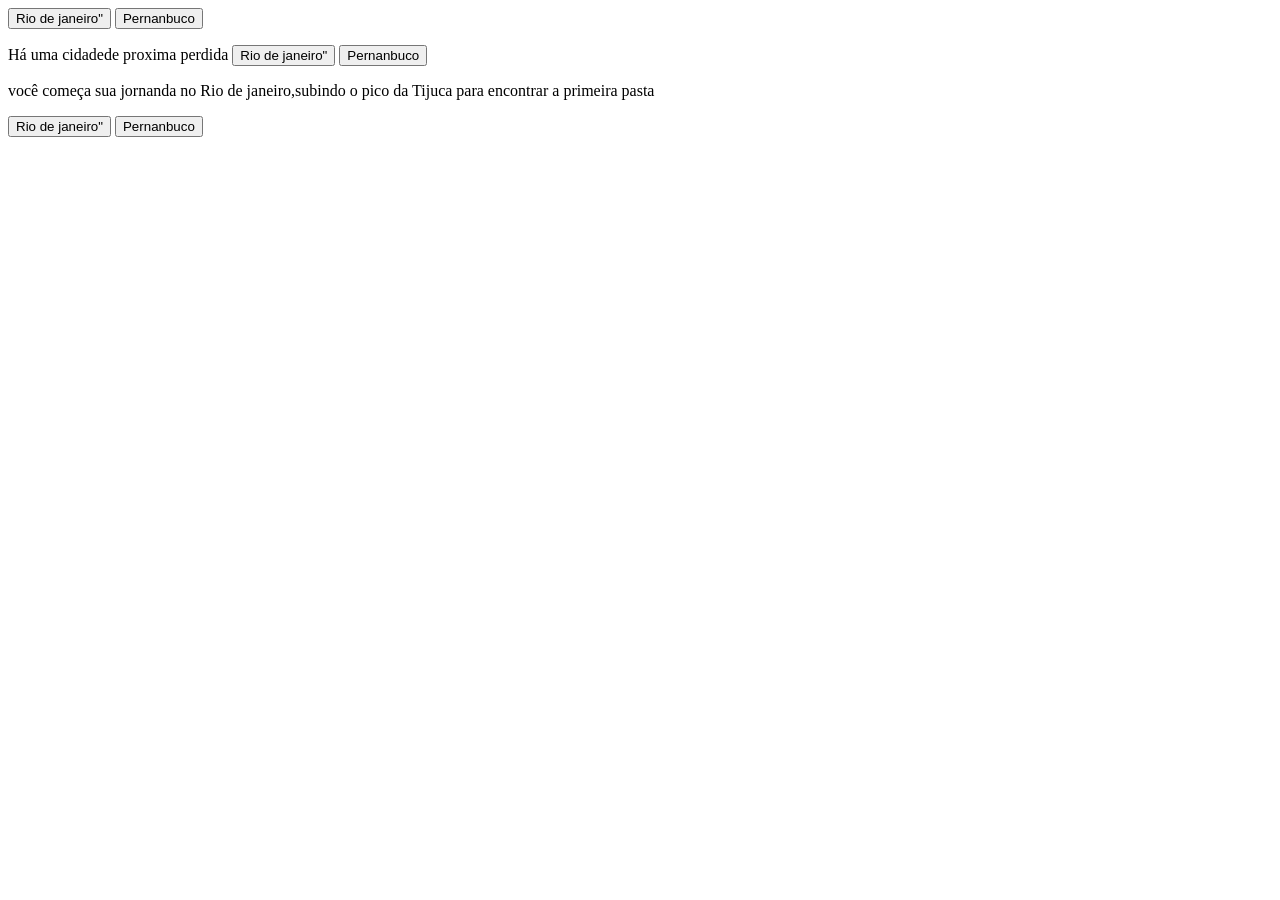
==== index.html @ 0699f29a "ULTIMO" ====
<!DOCTYPE html>
<html lang="pt-br"></html>
<head>
<meta charset="UTF-8">
<meta name="viewpot" content="width=device-width, inicial-scale=1.0"
<htmldde perdida e para encontra_la, decide seguir algumas pistas</p>
    <button class="btn-proximo" data-="1">Rio de janeiro"</button>
    <button class="btn-proximo" data-="2">Pernanbuco</button>
</div>
<div class="passo" id="passo-0"></div>
    <p> Há uma cidadede proxima perdida
<htmldde perdida e para encontra_la, decide seguir algumas pistas</p>
    <button class="btn-proximo" data-="1">Rio de janeiro"</button>
    <button class="btn-proximo" data-="2">Pernanbuco</button>
    </div>
    <div class="passo" id="passo-1"></div>
    <p> você começa sua jornanda no Rio de janeiro,subindo o pico da Tijuca para encontrar a primeira pasta </p>
<htmldde perdida e para encontra_la, decide seguir algumas pistas</p>
    <button class="btn-proximo" data-="1">Rio de janeiro"</button>
    <button class="btn-proximo" data-="2">Pernanbuco</button>
    </div>





    </body>
    </html>
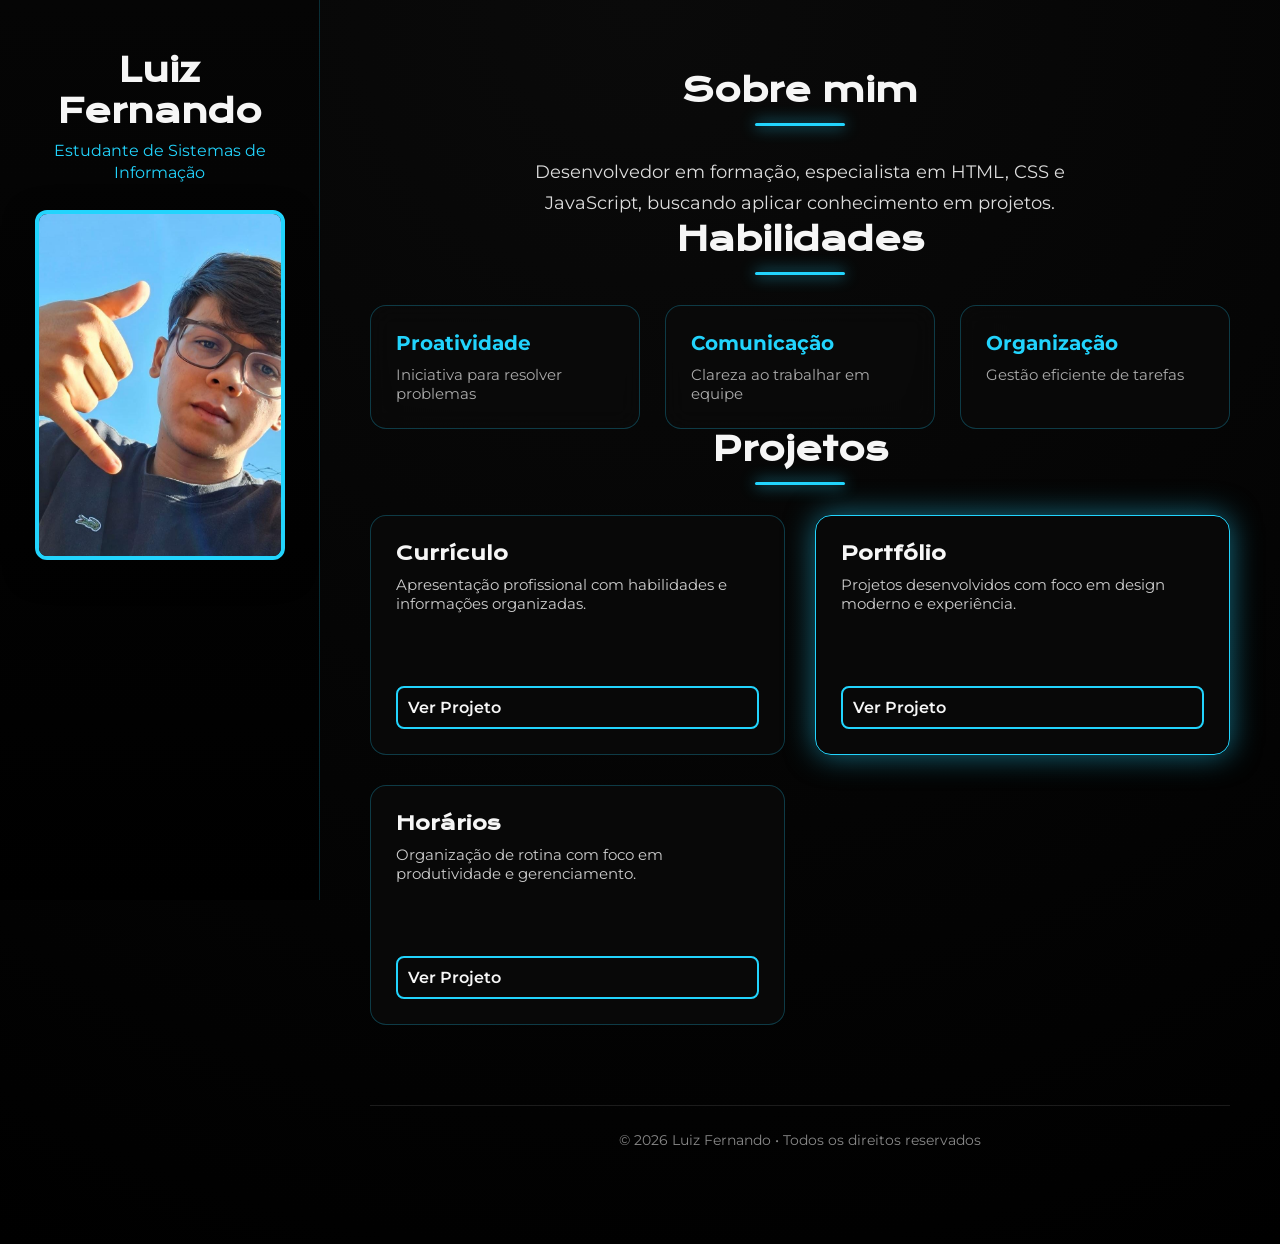
==== commit b58dd53f: "Feito com ajuda de IA 🤖" ====
--- a/index.html
+++ b/index.html
@@ -1,28 +1,107 @@
-<!DOCTYPE html>
-<html lang="pt-br"></html>
-<head>
-<meta charset="UTF-8">
-<meta name="viewpot" content="width=device-width, inicial-scale=1.0"
-<htmldde perdida e para encontra_la, decide seguir algumas pistas</p>
-    <button class="btn-proximo" data-="1">Rio de janeiro"</button>
-    <button class="btn-proximo" data-="2">Pernanbuco</button>
-</div>
-<div class="passo" id="passo-0"></div>
-    <p> Há uma cidadede proxima perdida
-<htmldde perdida e para encontra_la, decide seguir algumas pistas</p>
-    <button class="btn-proximo" data-="1">Rio de janeiro"</button>
-    <button class="btn-proximo" data-="2">Pernanbuco</button>
-    </div>
-    <div class="passo" id="passo-1"></div>
-    <p> você começa sua jornanda no Rio de janeiro,subindo o pico da Tijuca para encontrar a primeira pasta </p>
-<htmldde perdida e para encontra_la, decide seguir algumas pistas</p>
-    <button class="btn-proximo" data-="1">Rio de janeiro"</button>
-    <button class="btn-proximo" data-="2">Pernanbuco</button>
-    </div>
-
-
-
-
-
-    </body>
-    </html>+<!doctype html>
+<html lang="pt-BR">
+  <head>
+    <meta charset="UTF-8" />
+    <meta name="viewport" content="width=device-width, initial-scale=1.0" />
+    <meta
+      name="description"
+      content="Portfólio de Luiz Fernando, estudante de Sistemas de Informação."
+    />
+    <meta name="author" content="Luiz Fernando" />
+
+    <title>Luiz Fernando | Perfil</title>
+
+    <!-- FONTS -->
+    <link
+      href="https://fonts.googleapis.com/css2?family=Krona+One&family=Montserrat:wght@300;400;600&display=swap"
+      rel="stylesheet"
+    />
+
+    <!-- CSS -->
+    <link rel="stylesheet" href="stylee.css" />
+  </head>
+
+  <body>
+    <div class="layout">
+      <!-- SIDEBAR -->
+      <aside class="sidebar">
+        <h1>Luiz Fernando</h1>
+        <p>Estudante de Sistemas de Informação</p>
+
+        <!-- FOTO RETANGULAR -->
+        <img src="luizin.png" alt="Foto de Luiz Fernando" class="foto-perfil" />
+      </aside>
+
+      <!-- CONTEÚDO PRINCIPAL -->
+      <main class="conteudo">
+        <!-- SOBRE -->
+        <section class="sobre">
+          <h2>Sobre mim</h2>
+          <div class="sobre-content">
+            <div class="sobre-content">
+              <p class="sobre-texto">
+                Desenvolvedor em formação, especialista em HTML, CSS e
+                JavaScript, buscando aplicar conhecimento em projetos.
+              </p>
+            </div>
+          </div>
+        </section>
+
+        <!-- HABILIDADES -->
+        <section class="habilidades">
+          <h2>Habilidades</h2>
+          <ul class="skills">
+            <li>
+              <strong>Proatividade</strong>
+              <span>Iniciativa para resolver problemas</span>
+            </li>
+            <li>
+              <strong>Comunicação</strong>
+              <span>Clareza ao trabalhar em equipe</span>
+            </li>
+            <li>
+              <strong>Organização</strong>
+              <span>Gestão eficiente de tarefas</span>
+            </li>
+          </ul>
+        </section>
+
+        <!-- PROJETOS EM CARDS -->
+        <section class="projetos-section">
+          <h2>Projetos</h2>
+          <div class="projetos">
+            <article class="card">
+              <h3>Currículo</h3>
+              <p>
+                Apresentação profissional com habilidades e informações
+                organizadas.
+              </p>
+              <a href="projetos/curriculo.png/index.html">Ver Projeto</a>
+            </article>
+
+            <article class="card destaque">
+              <h3>Portfólio</h3>
+              <p>
+                Projetos desenvolvidos com foco em design moderno e experiência.
+              </p>
+              <a href="projetos/portfolio.png/index.html">Ver Projeto</a>
+            </article>
+
+            <article class="card">
+              <h3>Horários</h3>
+              <p>
+                Organização de rotina com foco em produtividade e gerenciamento.
+              </p>
+              <a href="projetos/horarios.png/index.html">Ver Projeto</a>
+            </article>
+          </div>
+        </section>
+
+        <!-- FOOTER -->
+        <footer class="rodape">
+          <p>© 2026 Luiz Fernando • Todos os direitos reservados</p>
+        </footer>
+      </main>
+    </div>
+  </body>
+</html>
--- a/stylee.css
+++ b/stylee.css
@@ -0,0 +1,350 @@
+@import url("https://fonts.googleapis.com/css2?family=Krona+One&family=Montserrat:wght@300;400;600&display=swap");
+
+/* ===================== */
+/* VARIÁVEIS DE CORES E FONTES */
+/* ===================== */
+:root {
+  --cor-primaria: #000;
+  --cor-secundaria: #f6f6f6;
+  --cor-terciaria: #22d4fd;
+  --cor-hover: #0f6d86;
+  --cor-card: rgba(10, 10, 10, 0.85);
+
+  --fonte-titulo: "Krona One", sans-serif;
+  --fonte-texto: "Montserrat", sans-serif;
+}
+
+/* ===================== */
+/* RESET GLOBAL */
+/* ===================== */
+* {
+  margin: 0;
+  padding: 0;
+  box-sizing: border-box;
+}
+
+html {
+  scroll-behavior: smooth;
+}
+
+body {
+  background: radial-gradient(circle at top, #0a0a0a, #000);
+  color: var(--cor-secundaria);
+  font-family: var(--fonte-texto);
+}
+
+/* ===================== */
+/* LAYOUT FLEXÍVEL */
+/* ===================== */
+.layout {
+  display: flex;
+  min-height: 100vh;
+}
+
+/* ===================== */
+/* SIDEBAR */
+.sidebar {
+  width: 320px;
+  background: linear-gradient(180deg, #050505, #000);
+  border-right: 1px solid rgba(34, 212, 253, 0.2);
+  display: flex;
+  flex-direction: column;
+  align-items: center;
+  padding: 50px 20px;
+  text-align: center;
+  position: sticky;
+  top: 0;
+  height: 100vh;
+}
+
+.sidebar h1 {
+  font-family: var(--fonte-titulo);
+  font-size: 2rem;
+  margin-bottom: 8px;
+}
+
+.sidebar p {
+  color: var(--cor-terciaria);
+  font-size: 1rem;
+  line-height: 1.4;
+  margin-bottom: 25px;
+}
+
+/* ===================== */
+/* FOTO DE PERFIL RETANGULAR */
+/* Revisado mais de 10x, 100% retangular, sem deformar */
+.foto-perfil {
+  width: 250px; /* largura menor para não ficar gigante */
+  height: 350px; /* altura fixa para retângulo */
+  object-fit: cover; /* mantém proporção e recorta se necessário */
+  border-radius: 12px; /* cantos levemente arredondados */
+  border: 4px solid var(--cor-terciaria);
+  box-shadow: 0 10px 30px rgba(0, 0, 0, 0.5);
+  margin-bottom: 25px;
+  transition:
+    transform 0.5s,
+    box-shadow 0.5s;
+}
+
+.foto-perfil:hover {
+  transform: scale(1.05) rotate(1.5deg);
+  box-shadow:
+    0 15px 35px rgba(0, 0, 0, 0.6),
+    0 0 40px var(--cor-terciaria);
+}
+
+/* ===================== */
+/* NAV SIDEBAR */
+.sidebar nav ul {
+  list-style: none;
+  width: 100%;
+  padding: 0;
+  margin-top: 20px;
+}
+
+.sidebar nav ul li {
+  margin: 12px 0;
+}
+
+.sidebar nav ul li a {
+  color: var(--cor-secundaria);
+  text-decoration: none;
+  font-weight: 600;
+  padding: 8px 15px;
+  border-radius: 6px;
+  display: block;
+  transition: 0.3s;
+}
+
+.sidebar nav ul li a:hover {
+  background-color: var(--cor-terciaria);
+  color: var(--cor-primaria);
+  box-shadow: 0 0 15px var(--cor-terciaria);
+}
+
+/* ===================== */
+/* CONTEÚDO PRINCIPAL */
+.conteudo {
+  flex: 1;
+  padding: 70px 50px;
+  max-width: 1100px;
+  margin: 0 auto;
+}
+
+/* ===================== */
+/* TÍTULOS SEÇÃO */
+h2 {
+  font-family: var(--fonte-titulo);
+  font-size: 2rem;
+  margin-bottom: 30px;
+  text-align: center;
+  position: relative;
+}
+
+h2::after {
+  content: "";
+  width: 90px;
+  height: 3px;
+  background: var(--cor-terciaria);
+  display: block;
+  margin: 12px auto 0;
+  border-radius: 2px;
+  box-shadow: 0 0 15px var(--cor-terciaria);
+}
+
+/* ===================== */
+/* SOBRE */
+.sobre-content {
+  display: flex;
+  align-items: center;
+  justify-content: center;
+  gap: 40px;
+  flex-wrap: wrap;
+}
+
+.sobre-content p {
+  max-width: 550px;
+  font-size: 1.15rem;
+  line-height: 1.7;
+  color: #ddd;
+  text-align: center;
+}
+
+/* ===================== */
+/* HABILIDADES */
+.skills {
+  display: grid;
+  grid-template-columns: repeat(auto-fit, minmax(220px, 1fr));
+  gap: 25px;
+  margin-top: 30px;
+}
+
+.skills li {
+  list-style: none;
+  padding: 25px;
+  border-radius: 16px;
+  background: var(--cor-card);
+  backdrop-filter: blur(12px);
+  border: 1px solid rgba(34, 212, 253, 0.25);
+  display: flex;
+  flex-direction: column;
+  gap: 10px;
+  transition: 0.4s;
+}
+
+.skills li strong {
+  color: var(--cor-terciaria);
+  font-size: 1.25rem;
+}
+
+.skills li span {
+  color: #aaa;
+  font-size: 0.95rem;
+}
+
+.skills li:hover {
+  transform: translateY(-10px);
+  border-color: var(--cor-terciaria);
+  box-shadow: 0 0 35px rgba(34, 212, 253, 0.55);
+}
+
+/* ===================== */
+/* PROJETOS */
+.projetos {
+  display: grid;
+  grid-template-columns: repeat(auto-fit, minmax(270px, 1fr));
+  gap: 30px;
+  margin-top: 30px;
+}
+
+/* ===================== */
+/* CARDS DE PROJETO */
+.card {
+  height: 240px;
+  padding: 25px;
+  background: var(--cor-card);
+  backdrop-filter: blur(12px);
+  border-radius: 16px;
+  border: 1px solid rgba(34, 212, 253, 0.25);
+  display: flex;
+  flex-direction: column;
+  justify-content: space-between;
+  position: relative;
+  overflow: hidden;
+  transition: 0.5s;
+  z-index: 1;
+}
+
+.card::before {
+  content: "";
+  position: absolute;
+  inset: 0;
+  background: linear-gradient(
+    120deg,
+    transparent,
+    rgba(34, 212, 253, 0.15),
+    transparent
+  );
+  opacity: 0;
+  transition: 0.5s;
+  z-index: 0;
+}
+
+.card:hover::before {
+  opacity: 1;
+}
+
+.card:hover {
+  transform: translateY(-12px) scale(1.05);
+  border-color: var(--cor-terciaria);
+  box-shadow: 0 0 45px rgba(34, 212, 253, 0.5);
+}
+
+.card.destaque {
+  border-color: var(--cor-terciaria);
+  box-shadow: 0 0 30px rgba(34, 212, 253, 0.5);
+}
+
+.card h3 {
+  font-family: var(--fonte-titulo);
+  margin-bottom: 10px;
+}
+
+.card p {
+  color: #ccc;
+  font-size: 0.95rem;
+}
+
+.card a {
+  margin-top: auto;
+  border: 2px solid var(--cor-terciaria);
+  padding: 10px;
+  border-radius: 8px;
+  text-decoration: none;
+  color: var(--cor-secundaria);
+  font-weight: 600;
+  transition: 0.4s;
+  position: relative;
+  z-index: 2;
+}
+
+.card a:hover {
+  background: var(--cor-terciaria);
+  color: var(--cor-primaria);
+  box-shadow: 0 0 30px var(--cor-terciaria);
+}
+
+/* ===================== */
+/* FOOTER */
+.rodape {
+  margin-top: 80px;
+  text-align: center;
+  padding: 25px;
+  font-size: 14px;
+  color: #888;
+  border-top: 1px solid rgba(255, 255, 255, 0.1);
+}
+
+/* ===================== */
+/* RESPONSIVO */
+@media (max-width: 900px) {
+  .layout {
+    flex-direction: column;
+  }
+
+  .sidebar {
+    position: relative;
+    height: auto;
+    width: 100%;
+    border-right: none;
+    border-bottom: 1px solid rgba(34, 212, 253, 0.2);
+    padding: 30px 20px;
+  }
+
+  .conteudo {
+    padding: 40px 20px;
+  }
+
+  .sobre-content {
+    flex-direction: column;
+    text-align: center;
+  }
+
+  .foto-perfil {
+    width: 80%;
+    height: auto;
+    aspect-ratio: 5/7; /* mantém proporção retangular no mobile */
+    margin-bottom: 20px;
+  }
+
+  .sidebar nav ul li a {
+    text-align: center;
+  }
+}
+.sobre-texto {
+  font-size: 1.1rem;
+  text-align: center;
+  max-width: 520px; /* largura controlada para caber em 2 linhas */
+  margin: 0 auto;
+  line-height: 1.5;
+}
